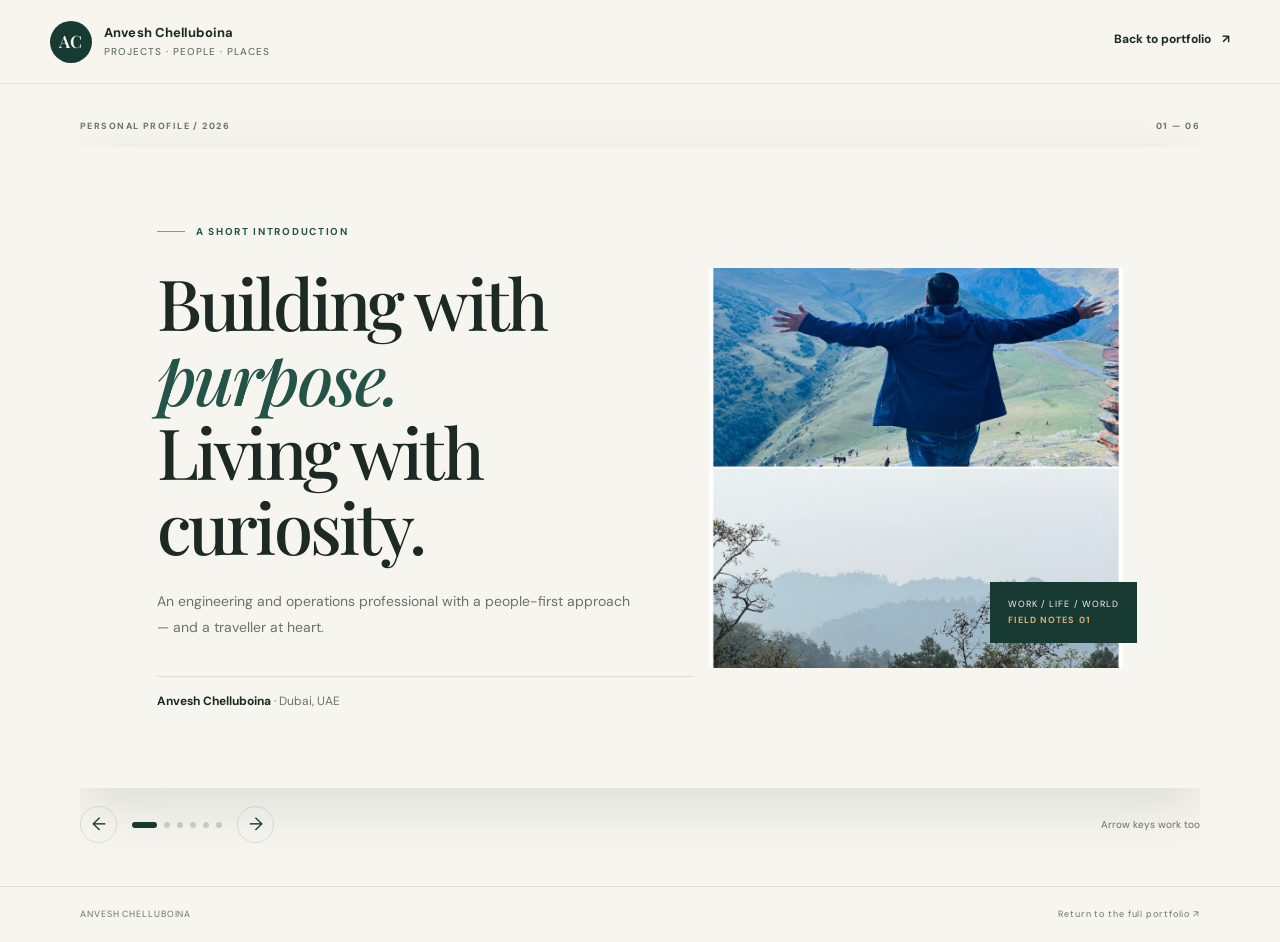
==== slides.html @ 0ffa66a1 "update teh css, js, add calendy for booking" ====
<!doctype html>
<html lang="en">
<head>
  <meta charset="utf-8"><meta name="viewport" content="width=device-width, initial-scale=1">
  <meta name="theme-color" content="#173b32"><title>Anvesh Chelluboina — Profile Slides</title>
  <meta name="description" content="A short visual introduction to Anvesh Chelluboina, engineering and operations professional based in Dubai.">
  <link rel="preconnect" href="https://fonts.googleapis.com"><link rel="preconnect" href="https://fonts.gstatic.com" crossorigin>
  <link href="https://fonts.googleapis.com/css2?family=DM+Sans:wght@400;500;600;700&family=Playfair+Display:wght@500;600;700&display=swap" rel="stylesheet">
  <link rel="stylesheet" href="flapboard.css"><script src="flapboard.js" defer></script>
</head>
<body class="slides-page">
  <header class="site-header slides-header"><a class="brand" href="index.html"><span class="brand-mark">AC</span><span>Anvesh Chelluboina<small>Projects · People · Places</small></span></a><a class="text-link" href="index.html">Back to portfolio <span>↗</span></a></header>
  <main class="deck-shell">
    <div class="deck-topline"><span>PERSONAL PROFILE / 2026</span><span id="slide-number">01 — 06</span></div>
    <div class="slide-deck" id="slide-deck" tabindex="0" aria-label="Profile presentation. Use arrow keys to navigate.">
      <section class="profile-slide slide-cover is-current" data-slide="0" aria-hidden="false">
        <div class="slide-copy"><p class="eyebrow"><span class="eyebrow-line"></span> A short introduction</p><h1>Building with<br><em>purpose.</em><br>Living with curiosity.</h1><p class="slide-lead">An engineering and operations professional with a people-first approach — and a traveller at heart.</p><div class="slide-signature">Anvesh Chelluboina <span>· Dubai, UAE</span></div></div>
        <div class="slide-cover-art"><img src="assets/photos/travel-39.jpg" alt="Mountain landscape from a travel journey"><div class="slide-art-note">WORK / LIFE / WORLD<br><b>FIELD NOTES 01</b></div></div>
      </section>
      <section class="profile-slide" data-slide="1" aria-hidden="true"><div class="slide-number-big">01</div><div class="slide-content"><p class="eyebrow">My background</p><h2>Experience that<br><em>keeps things moving.</em></h2><p class="slide-lead">My career has taken me through engineering, technical service and operations roles across India and the Gulf. I enjoy bringing people, priorities and practical solutions together.</p><div class="slide-stat-row"><div><b>12+</b><span>Years of experience</span></div><div><b>UAE</b><span>Current base</span></div><div><b>Ops</b><span>Delivery mindset</span></div></div></div></section>
      <section class="profile-slide" data-slide="2" aria-hidden="true"><div class="slide-number-big">02</div><div class="slide-content"><p class="eyebrow">What I bring</p><h2>Clear thinking.<br><em>Consistent delivery.</em></h2><div class="slide-pill-grid"><div><span>01</span><b>Project coordination</b><small>People, timelines and follow-through</small></div><div><span>02</span><b>Engineering operations</b><small>Technical service and maintenance</small></div><div><span>03</span><b>Process improvement</b><small>Better ways of working</small></div><div><span>04</span><b>Stakeholder communication</b><small>Clarity, trust and teamwork</small></div></div></div></section>
      <section class="profile-slide" data-slide="3" aria-hidden="true"><div class="slide-number-big">03</div><div class="slide-content"><p class="eyebrow">Learning journey</p><h2>Growing through<br><em>learning and practice.</em></h2><div class="education-card"><span class="education-mark">MSc</span><div><b>MSc Project Management</b><span>Arden University, United Kingdom</span><small>Merit</small></div></div><p class="slide-lead">I value learning that can be applied — from planning and leadership to communication, delivery and continuous improvement.</p></div></section>
      <section class="profile-slide" data-slide="4" aria-hidden="true"><div class="slide-number-big">04</div><div class="slide-content"><p class="eyebrow">Beyond the desk</p><h2>The world is<br><em>my open notebook.</em></h2><p class="slide-lead">I love low-budget, independent travel: new streets, train stations, mountains, local culture and the people you meet along the way.</p><div class="slide-travel-strip"><img src="assets/photos/travel-12.jpg" alt="Eiffel Tower"><img src="assets/photos/travel-43.jpg" alt="A railway station"><img src="assets/photos/travel-25.jpg" alt="Mountain scenery"><img src="assets/photos/travel-37.jpg" alt="A cultural landmark"></div><div class="slide-stat-row"><div><b>24</b><span>Countries explored</span></div><div><b>Low</b><span>Budget, high curiosity</span></div></div></div></section>
      <section class="profile-slide slide-end" data-slide="5" aria-hidden="true"><div class="slide-end-mark">AC</div><div class="slide-content"><p class="eyebrow">Keep in touch</p><h2>Good things start<br><em>with a conversation.</em></h2><p class="slide-lead">For professional connections, collaboration or a friendly exchange of ideas.</p><a class="button button-light" href="mailto:saianveshmech@gmail.com">saianveshmech@gmail.com ↗</a><div class="slide-contact-links"><a href="https://www.linkedin.com/in/anveshchelluboina/" target="_blank" rel="noreferrer">LinkedIn ↗</a><a href="index.html#journal">Browse travel photos ↗</a></div></div></section>
    </div>
    <div class="deck-controls"><button class="deck-arrow" id="prev-slide" type="button" aria-label="Previous slide">←</button><div class="deck-dots" id="deck-dots" aria-label="Choose slide"></div><button class="deck-arrow" id="next-slide" type="button" aria-label="Next slide">→</button><span class="deck-hint">Arrow keys work too</span></div>
  </main>
  <footer class="slides-footer"><span>ANVESH CHELLUBOINA</span><a href="index.html">Return to the full portfolio ↗</a></footer>
</body>
</html>
---- flapboard.css ----
/* Anvesh Chelluboina portfolio — warm paper, forest green, quiet brass */
:root{--paper:#f7f5ef;--paper-deep:#eeece3;--ink:#1c2924;--muted:#69736c;--green:#173b32;--green-2:#245447;--sage:#d9e2d7;--brass:#b58d52;--line:#dcded5;--white:#fffefa;--serif:"Playfair Display",Georgia,serif;--sans:"DM Sans",Arial,sans-serif;--radius:5px;--shadow:0 18px 55px rgba(23,59,50,.12);--ease:cubic-bezier(.22,1,.36,1)}
*{box-sizing:border-box}html{scroll-behavior:smooth;scroll-padding-top:90px}body{margin:0;background:var(--paper);color:var(--ink);font-family:var(--sans);font-size:15px;line-height:1.65;-webkit-font-smoothing:antialiased}img{display:block;max-width:100%}a{color:inherit;text-decoration:none}button{font:inherit}.section-wrap{width:min(1180px,calc(100% - 64px));margin-inline:auto}.site-header{height:84px;padding:0 max(32px,calc((100vw - 1180px)/2));display:flex;align-items:center;justify-content:space-between;gap:30px;background:rgba(247,245,239,.94);border-bottom:1px solid rgba(220,222,213,.7);position:sticky;top:0;z-index:20;backdrop-filter:blur(16px)}.brand{display:flex;align-items:center;gap:12px;font-size:13px;font-weight:700;letter-spacing:.01em;line-height:1.3}.brand-mark{display:grid;place-items:center;width:42px;height:42px;background:var(--green);color:var(--paper);font-family:var(--serif);font-size:17px;font-weight:600;border-radius:50%}.brand small{display:block;margin-top:4px;color:var(--muted);font-size:10px;font-weight:500;letter-spacing:.1em;text-transform:uppercase}.main-nav{display:flex;align-items:center;gap:34px;font-size:12px;font-weight:600}.main-nav a:not(.nav-cta){color:#58635c}.main-nav a:hover,.text-link:hover,.card-link:hover{color:var(--brass)}.nav-cta{background:var(--green);color:var(--white);padding:12px 17px;border-radius:3px}.nav-cta span{padding-left:10px}.menu-toggle{display:none}
.hero{min-height:620px;display:grid;grid-template-columns:1fr .88fr;align-items:center;gap:60px;padding-top:70px;padding-bottom:76px}.eyebrow,.section-label{font-size:10px;letter-spacing:.17em;text-transform:uppercase;font-weight:700;color:var(--green-2)}.eyebrow{display:flex;align-items:center;gap:11px;margin:0 0 25px}.eyebrow-line{width:28px;height:1px;background:var(--brass)}h1,h2,h3,p{margin-top:0}h1,h2{font-family:var(--serif);font-weight:500;letter-spacing:-.04em;line-height:1.06}h1{font-size:clamp(52px,6.5vw,82px);margin-bottom:24px}h1 em,h2 em{color:var(--green-2);font-weight:500}.hero-intro{max-width:510px;color:#59645d;font-size:16px;line-height:1.9}.hero-actions{display:flex;align-items:center;gap:26px;margin-top:30px}.button{display:inline-flex;align-items:center;gap:20px;padding:14px 19px;border-radius:3px;font-size:12px;font-weight:700;transition:transform .2s,background .2s}.button:hover{transform:translateY(-2px)}.button-dark{background:var(--green);color:var(--white)}.button-dark:hover{background:var(--green-2)}.button-light{background:var(--paper);color:var(--green)}.text-link{font-size:12px;font-weight:700;border-bottom:1px solid var(--brass);padding-bottom:4px}.text-link span{padding-left:8px}.hero-facts{display:flex;gap:30px;margin-top:47px;padding-top:22px;border-top:1px solid var(--line)}.hero-facts div{display:flex;flex-direction:column;gap:3px}.hero-facts strong{font-family:var(--serif);font-size:25px;font-weight:500;color:var(--green)}.hero-facts span{font-size:10px;line-height:1.5;color:var(--muted);max-width:120px}.hero-art{height:470px;position:relative;max-width:500px;width:100%;justify-self:end}.hero-photo{position:absolute;overflow:hidden;background:var(--sage)}.hero-photo img{width:100%;height:100%;object-fit:cover;transition:transform .7s}.hero-photo:hover img{transform:scale(1.04)}.hero-photo-main{inset:0 40px 20px 75px}.hero-photo-small{width:42%;height:39%;left:0;bottom:0;border:8px solid var(--paper);box-shadow:var(--shadow)}.hero-note{position:absolute;left:8px;top:26px;display:flex;align-items:center;gap:10px;padding:13px;background:var(--white);box-shadow:var(--shadow);font-family:var(--serif);font-size:13px;line-height:1.3}.note-star{font-size:25px;color:var(--brass)}.hero-stamp{position:absolute;right:0;top:35px;background:var(--green);color:var(--paper);padding:14px 16px;font-size:10px;line-height:1.4;letter-spacing:.12em;transform:rotate(4deg)}.hero-stamp span{color:#cbb28a;font-size:8px}.ticker{overflow:hidden;background:var(--green);color:#f6f2e8;padding:17px 0}.ticker-track{display:flex;align-items:center;width:max-content;white-space:nowrap;font-size:10px;letter-spacing:.16em;text-transform:uppercase;animation:ticker var(--ticker-duration,45s) linear infinite}
.ticker-track>*{padding-right:32px}
.ticker:hover .ticker-track{animation-play-state:paused}.ticker i{font-style:normal;color:#c4a16b;font-size:15px}
.about-section{padding-top:112px;padding-bottom:108px}.section-label{display:flex;align-items:center;gap:13px;margin-bottom:25px}.section-label span{color:var(--brass);font-family:var(--serif);font-size:16px;letter-spacing:0}.about-grid{display:grid;grid-template-columns:1fr 1fr;gap:70px}.about-grid h2,.section-heading h2,.journal-top h2{font-size:clamp(37px,4.5vw,55px);margin-bottom:0}.about-copy{color:#5b665f;font-size:14px;line-height:1.9}.about-copy p{margin-bottom:16px}.about-copy .text-link{display:inline-block;margin-top:9px;color:var(--green)}.credential-strip{margin-top:65px;display:grid;grid-template-columns:repeat(3,1fr);border-top:1px solid var(--line);border-bottom:1px solid var(--line)}.credential-strip>div{padding:24px 24px 24px 0;display:flex;flex-direction:column;gap:5px}.credential-strip>div+div{border-left:1px solid var(--line);padding-left:25px}.mini-label{font-size:9px;letter-spacing:.16em;text-transform:uppercase;color:var(--brass);font-weight:700}.credential-strip strong{font-family:var(--serif);font-size:18px;font-weight:500}.credential-strip small{font-size:11px;color:var(--muted)}
.work-section{background:var(--paper-deep);padding:95px 0 105px}.section-heading{display:flex;align-items:end;justify-content:space-between;gap:45px;margin-bottom:38px}.section-heading h2{font-size:clamp(36px,4.5vw,53px)}.section-heading>p{max-width:360px;color:var(--muted);font-size:13px;line-height:1.8;margin-bottom:4px}.service-grid{display:grid;grid-template-columns:1.15fr 1fr 1fr;gap:14px}.service-card{position:relative;min-height:340px;padding:29px;background:var(--white);border:1px solid #e7e5dc;display:flex;flex-direction:column;align-items:flex-start}.service-featured{background:var(--green);color:var(--paper)}.card-index{font-size:9px;letter-spacing:.16em;color:var(--brass);font-weight:700}.service-icon{margin:25px 0 15px;width:38px;height:38px;border:1px solid currentColor;display:grid;place-items:center;border-radius:50%;font-size:20px;color:var(--brass)}.service-card h3{font-family:var(--serif);font-weight:500;font-size:25px;line-height:1.2;margin-bottom:13px}.service-card p{font-size:12px;line-height:1.85;color:var(--muted);margin-bottom:16px}.service-featured p{color:#d0d8d0}.service-card ul{list-style:none;padding:0;margin:0 0 10px;font-size:11px;color:#d0d8d0}.service-card li{margin:7px 0}.service-card li:before{content:"—";color:var(--brass);padding-right:8px}.card-link{font-size:11px;font-weight:700;margin-top:auto;padding-top:12px;border-bottom:1px solid var(--brass);padding-bottom:4px}.card-link span{padding-left:8px}
.journal-section{padding-top:112px;padding-bottom:115px}.journal-top{display:grid;grid-template-columns:1fr .75fr;gap:70px;align-items:end}.journal-top h2{font-size:clamp(44px,5.5vw,65px)}.journal-intro{color:var(--muted);font-size:13px;line-height:1.9}.journal-intro p{margin-bottom:20px}.photo-count{display:inline-flex;align-items:center;gap:10px;border-top:1px solid var(--line);padding-top:13px;font-size:10px;letter-spacing:.08em;text-transform:uppercase}.photo-count b{font-family:var(--serif);font-size:23px;color:var(--green);font-weight:500;letter-spacing:0}.gallery-controls{display:flex;flex-wrap:wrap;gap:8px;margin:37px 0 22px}.filter-chip{background:transparent;border:1px solid var(--line);border-radius:99px;padding:9px 14px;font-size:10px;font-weight:600;color:var(--muted);cursor:pointer;transition:.2s}.filter-chip span{margin-left:7px;color:var(--brass)}.filter-chip:hover,.filter-chip.is-active{background:var(--green);border-color:var(--green);color:var(--paper)}.filter-chip.is-active span{color:#d6b77e}.photo-grid{display:grid;grid-template-columns:repeat(4,minmax(0,1fr));gap:12px}.photo-card{padding:0;border:0;background:var(--paper-deep);position:relative;overflow:hidden;cursor:zoom-in;min-height:180px;aspect-ratio:4/5;text-align:left;color:var(--white)}.photo-card img{width:100%;height:100%;object-fit:cover;position:absolute;inset:0;opacity:0;transition:transform .5s,filter .3s,opacity .6s}
.photo-card img.is-loaded{opacity:1}.photo-card:hover img{transform:scale(1.05);filter:brightness(.82)}.photo-card:after{content:"";position:absolute;inset:40% 0 0;background:linear-gradient(transparent,rgba(10,24,18,.72));pointer-events:none}.photo-card-caption{position:absolute;z-index:1;left:13px;right:13px;bottom:12px;display:flex;justify-content:space-between;align-items:end;gap:8px;font-size:10px;letter-spacing:.04em}.photo-card-caption small{font-size:9px;opacity:.8}.photo-card-caption b{font-size:17px;font-family:var(--serif);font-weight:500}.photo-card[hidden]{display:none}.gallery-bottom{display:flex;align-items:center;justify-content:space-between;gap:20px;margin-top:25px;color:var(--muted);font-size:11px}.gallery-bottom button{background:transparent;border:0;cursor:pointer;color:var(--green)}.gallery-bottom button:disabled{display:none}
.contact-section{background:var(--green);color:var(--paper);padding:90px 0}.contact-grid{display:grid;grid-template-columns:1fr .85fr;gap:90px;align-items:center}.contact-section .section-label{color:#d5b57e}.contact-section h2{font-size:clamp(43px,5vw,60px);margin-bottom:23px}.contact-section h2 em{color:#cbb28a}.contact-section p{max-width:420px;color:#c7d0c8;font-size:13px;line-height:1.9}.contact-card{border:1px solid rgba(255,255,255,.2);padding:30px}.contact-card .mini-label,.booking-head .mini-label{color:#d4b783}.contact-email{display:flex;justify-content:space-between;gap:15px;padding:18px 0;border-bottom:1px solid rgba(255,255,255,.22);font-family:var(--serif);font-size:clamp(17px,2.3vw,24px)}.contact-email span{color:#d4b783}.contact-links{display:flex;gap:25px;margin-top:20px;font-size:11px}.contact-links a:hover,.slides-footer a:hover{color:#d4b783}.contact-links span{color:#d4b783}.contact-card .small-note{margin:30px 0 0;font-size:10px}/* Booking calendar */
.booking-wrap{margin-top:84px;padding-top:58px;border-top:1px solid rgba(255,255,255,.16)}
.booking-head{display:flex;align-items:end;justify-content:space-between;gap:45px;margin-bottom:32px}
.booking-head h3{font-family:var(--serif);font-weight:500;font-size:clamp(32px,3.6vw,44px);line-height:1.08;letter-spacing:-.035em;margin:14px 0 0}
.booking-head h3 em{color:#cbb28a}
.contact-section .booking-head p{max-width:360px;margin:0 0 4px}
.booking{position:relative;background:var(--white);border-radius:var(--radius);overflow:hidden;box-shadow:0 30px 90px rgba(4,16,12,.35)}
.calendly-inline-widget{min-width:320px;height:700px}
.booking-fallback{position:absolute;inset:0;display:flex;flex-direction:column;align-items:center;justify-content:center;gap:22px;padding:30px;text-align:center;background:var(--white);transition:opacity .6s var(--ease),visibility 0s linear .6s}
.booking-fallback:before{content:"";width:min(294px,76%);aspect-ratio:7/5;background:radial-gradient(circle closest-side,var(--sage) 58%,transparent 63%) 0 0/calc(100% / 7) 20%;-webkit-mask:linear-gradient(105deg,#000 40%,rgba(0,0,0,.3) 50%,#000 60%) 100% 0/300% 100%;mask:linear-gradient(105deg,#000 40%,rgba(0,0,0,.3) 50%,#000 60%) 100% 0/300% 100%;animation:shimmer 1.8s ease-in-out infinite}
.contact-section .booking-fallback p{margin:0;color:var(--muted);font-size:13px}
.booking.is-loaded .booking-fallback{opacity:0;visibility:hidden}
.site-footer{display:flex;align-items:center;justify-content:space-between;gap:20px;padding:24px max(32px,calc((100vw - 1180px)/2));font-size:10px;color:var(--muted)}.footer-brand .brand-mark{width:35px;height:35px;font-size:14px}.footer-brand{font-size:11px}.footer-brand small{font-size:8px}.back-top{color:var(--green);font-weight:700}
.lightbox{position:fixed;inset:0;z-index:100;background:rgba(10,19,15,.94);display:flex;align-items:center;justify-content:center;padding:50px 70px;opacity:0;visibility:hidden;transition:opacity .4s var(--ease),visibility 0s linear .4s}.lightbox.is-open{opacity:1;visibility:visible;transition:opacity .4s var(--ease),visibility 0s}.lightbox figure{margin:0;max-width:min(1000px,80vw);max-height:86vh;display:flex;flex-direction:column;align-items:center}.lightbox figure img{max-height:77vh;max-width:100%;object-fit:contain;box-shadow:0 20px 80px rgba(0,0,0,.25)}.lightbox figcaption{width:100%;display:flex;justify-content:space-between;gap:20px;color:#e8e8df;font-size:11px;padding-top:13px}.lightbox-close,.lightbox-nav{position:absolute;background:transparent;border:1px solid rgba(255,255,255,.4);color:white;border-radius:50%;width:42px;height:42px;cursor:pointer;font-size:22px;display:grid;place-items:center}.lightbox-close{top:22px;right:24px;font-size:28px}.lightbox-nav{top:50%;transform:translateY(-50%)}.lightbox-prev{left:20px}.lightbox-next{right:20px}.lightbox-close:hover,.lightbox-nav:hover{background:white;color:var(--green)}
/* Profile slide deck */
.slides-page{min-height:100vh;background:var(--paper)}.slides-header{position:relative}.slides-header>.text-link{border:0}.deck-shell{width:min(1120px,calc(100% - 50px));margin:35px auto 25px}.deck-topline{display:flex;justify-content:space-between;font-size:9px;font-weight:700;letter-spacing:.16em;color:var(--muted);padding:0 0 13px}.slide-deck{position:relative;background:var(--white);box-shadow:var(--shadow);min-height:560px;overflow:hidden;outline:none}.profile-slide{position:absolute;inset:0;display:grid;grid-template-columns:1fr 1fr;align-items:center;padding:clamp(35px,6vw,78px);opacity:0;visibility:hidden;transform:translateX(24px);transition:opacity .35s,transform .35s,visibility .35s;min-height:560px}.profile-slide.is-current{position:relative;opacity:1;visibility:visible;transform:translateX(0)}.slide-cover{grid-template-columns:1fr .8fr;background:var(--paper)}.slide-copy{position:relative;z-index:2}.slide-copy h1{font-size:clamp(44px,5.5vw,72px)}.slide-lead{font-size:14px;line-height:1.9;color:var(--muted);max-width:480px}.slide-signature{margin-top:35px;padding-top:15px;border-top:1px solid var(--line);font-size:12px;font-weight:700}.slide-signature span{color:var(--muted);font-weight:400}.slide-cover-art{height:400px;position:relative;margin-left:15px}.slide-cover-art img{width:100%;height:100%;object-fit:cover}.slide-art-note{position:absolute;right:-14px;bottom:25px;background:var(--green);color:var(--paper);padding:14px 18px;font-size:9px;letter-spacing:.12em;line-height:1.8}.slide-art-note b{color:#d3b17a}.slide-number-big{font-family:var(--serif);font-size:clamp(100px,18vw,220px);color:#e6e8df;line-height:1;align-self:start}.slide-content{grid-column:1/-1;max-width:790px;margin:auto;width:100%;position:relative}.profile-slide:not(.slide-cover) .slide-content{grid-column:1/-1}.slide-content h2{font-size:clamp(40px,5.2vw,65px);margin:0 0 24px}.slide-stat-row{display:flex;gap:50px;margin-top:35px;padding-top:20px;border-top:1px solid var(--line)}.slide-stat-row div{display:flex;flex-direction:column}.slide-stat-row b{font-family:var(--serif);font-size:30px;color:var(--green);font-weight:500}.slide-stat-row span{font-size:10px;color:var(--muted)}.slide-pill-grid{display:grid;grid-template-columns:repeat(2,1fr);gap:12px;margin-top:28px}.slide-pill-grid>div{padding:17px 19px;border:1px solid var(--line);display:grid;grid-template-columns:30px 1fr;column-gap:10px}.slide-pill-grid span{grid-row:span 2;color:var(--brass);font-size:10px}.slide-pill-grid b{font-family:var(--serif);font-size:18px;font-weight:500}.slide-pill-grid small{font-size:10px;color:var(--muted)}.education-card{display:flex;align-items:center;gap:20px;margin:30px 0;padding:22px;border:1px solid var(--line);max-width:560px}.education-mark{display:grid;place-items:center;background:var(--green);color:var(--paper);font-family:var(--serif);font-size:20px;width:60px;height:60px;flex-shrink:0}.education-card div{display:flex;flex-direction:column;gap:3px}.education-card b{font-family:var(--serif);font-size:20px;font-weight:500}.education-card span,.education-card small{font-size:11px;color:var(--muted)}.education-card small{color:var(--brass);font-weight:700}.slide-travel-strip{display:grid;grid-template-columns:repeat(4,1fr);gap:8px;margin:24px 0 0}.slide-travel-strip img{height:120px;width:100%;object-fit:cover}.slide-end{background:var(--green);color:var(--paper);grid-template-columns:150px 1fr}.slide-end .slide-content{grid-column:2}.slide-end .slide-number-big{display:none}.slide-end h2 em{color:#d1b27e}.slide-end .slide-lead{color:#c9d2ca}.slide-end-mark{position:absolute;top:50px;left:55px;font-family:var(--serif);font-size:23px;color:#d1b27e;border:1px solid rgba(255,255,255,.3);width:55px;height:55px;display:grid;place-items:center;border-radius:50%}.slide-contact-links{display:flex;gap:25px;margin-top:25px;font-size:11px}.slide-contact-links a{border-bottom:1px solid #c6a76f;padding-bottom:3px}.deck-controls{display:flex;align-items:center;gap:15px;padding:18px 0}.deck-arrow{width:37px;height:37px;border:1px solid var(--line);background:transparent;color:var(--green);border-radius:50%;cursor:pointer;font-size:18px}.deck-arrow:hover{background:var(--green);color:white}.deck-dots{display:flex;align-items:center;gap:7px}.deck-dot{height:6px;width:6px;padding:0;border:0;border-radius:99px;background:#cbd0c8;cursor:pointer;transition:width .2s,background .2s}.deck-dot.is-active{width:25px;background:var(--green)}.deck-hint{margin-left:auto;color:var(--muted);font-size:10px}.slides-footer{display:flex;justify-content:space-between;padding:20px max(25px,calc((100vw - 1120px)/2));font-size:9px;letter-spacing:.1em;color:var(--muted);border-top:1px solid var(--line)}
/* Motion */
@keyframes rise{from{opacity:0;transform:translateY(26px)}}
@keyframes line-up{from{transform:translateY(110%)}}
@keyframes unveil{from{clip-path:inset(100% 0 0 0)}to{clip-path:inset(0 0 0 0)}}
@keyframes settle{from{transform:scale(1.16)}}
@keyframes grow{from{transform:scaleX(0)}}
@keyframes pop{from{opacity:0;transform:translateY(14px) scale(.9)}}
@keyframes float{50%{transform:translateY(-7px)}}
@keyframes stamp{from{opacity:0;transform:scale(1.7) rotate(-14deg)}to{opacity:1;transform:scale(1) rotate(4deg)}}
@keyframes ticker{to{transform:translateX(-50%)}}
@keyframes card-in{from{opacity:0;transform:translateY(18px) scale(.97)}}
@keyframes swap{from{opacity:0;transform:translateX(calc(var(--dir,0) * 34px)) scale(.98)}}
@keyframes drop{from{opacity:0;transform:translateY(-8px)}}
@keyframes shimmer{to{-webkit-mask-position:0 0;mask-position:0 0}}
@keyframes progress{to{transform:scaleX(1)}}

/* Staggered entrances: hero copy on load, slide content when a slide becomes current, mobile menu links */
.hero-copy>*,.profile-slide.is-current .slide-copy>*,.profile-slide.is-current .slide-content>*{animation:rise .9s var(--ease) calc(var(--n,0) * 90ms + 120ms) backwards}
:is(.hero-copy,.slide-copy,.slide-content,.main-nav)>:nth-child(2){--n:1}
:is(.hero-copy,.slide-copy,.slide-content,.main-nav)>:nth-child(3){--n:2}
:is(.hero-copy,.slide-copy,.slide-content,.main-nav)>:nth-child(4){--n:3}
:is(.hero-copy,.slide-copy,.slide-content,.main-nav)>:nth-child(5){--n:4}
:is(.hero-copy,.slide-copy,.slide-content,.main-nav)>:nth-child(n+6){--n:5}
main{overflow-x:clip}
.hero h1{display:flex;flex-direction:column;animation:none}
.hero h1 .line{display:block;overflow:hidden;padding:.12em .1em .16em 0;margin:-.12em 0 -.16em}
.hero h1 .line>*{display:inline-block;animation:line-up 1.1s var(--ease) .2s backwards}
.hero h1 .line+.line>*{animation-delay:.32s}
.hero .eyebrow-line{transform-origin:left;animation:grow 1.1s var(--ease) .35s backwards}
.hero-photo-main{animation:unveil 1.3s var(--ease) .1s backwards}
.hero-photo-main img{animation:settle 1.9s var(--ease) .1s backwards}
.hero-photo-small{animation:rise 1s var(--ease) .7s backwards}
.hero-note{animation:pop .8s var(--ease) .95s backwards,float 6s ease-in-out 1.9s infinite}
.hero-stamp{animation:stamp .75s cubic-bezier(.3,1.4,.5,1) 1.1s backwards}
.profile-slide.is-current .slide-cover-art img{animation:unveil 1.2s var(--ease) .15s backwards}
.profile-slide.is-current .slide-art-note{animation:pop .7s var(--ease) .8s backwards}
.profile-slide.is-current .slide-number-big{animation:rise 1.1s var(--ease) backwards}

/* Scroll reveal: elements marked .reveal (stagger with style="--i:n") rise in as they enter the viewport */
.js .reveal:not(.is-visible){opacity:0}
.reveal.is-visible{animation:rise 1s var(--ease) calc(var(--i,0) * 110ms) backwards}
.reveal-group:not(.is-visible)>*{animation-play-state:paused}
.photo-card{animation:card-in .7s var(--ease) calc(var(--i,0) * 45ms) backwards}

/* Header: shadow once scrolled, brass reading-progress line where supported */
.site-header{transition:box-shadow .4s var(--ease),background-color .4s}
.site-header.is-scrolled{background:rgba(247,245,239,.97);box-shadow:0 12px 34px rgba(23,59,50,.08)}
@supports (animation-timeline:scroll()){.site-header:not(.slides-header):after{content:"";position:absolute;left:0;right:0;bottom:-1px;height:2px;background:var(--brass);transform:scaleX(0);transform-origin:left;animation:progress auto linear both;animation-timeline:scroll(root)}}

/* Hover details */
.main-nav a:not(.nav-cta){position:relative;transition:color .3s}
.main-nav a:not(.nav-cta):after{content:"";position:absolute;left:0;right:0;bottom:-6px;height:1px;background:var(--brass);transform:scaleX(0);transform-origin:right;transition:transform .45s var(--ease)}
.main-nav a:not(.nav-cta):hover:after{transform:scaleX(1);transform-origin:left}
.nav-cta{transition:background-color .3s}
.nav-cta:hover{background:var(--green-2)}
.button span,.text-link span,.card-link span,.nav-cta span,.contact-email span,.contact-links span{display:inline-block;transition:transform .35s var(--ease)}
.button:hover span,.text-link:hover span,.card-link:hover span,.nav-cta:hover span,.contact-email:hover span,.contact-links a:hover span{transform:translateX(4px)}
.service-card{transition:transform .5s var(--ease),box-shadow .5s var(--ease)}
.service-card:before{content:"";position:absolute;left:-1px;right:-1px;top:-1px;height:2px;background:var(--brass);transform:scaleX(0);transform-origin:left;transition:transform .6s var(--ease)}
.service-card:hover{transform:translateY(-6px);box-shadow:var(--shadow)}
.service-card:hover:before{transform:scaleX(1)}
.service-icon{transition:transform .6s var(--ease),background-color .3s,color .3s,border-color .3s}
.service-card:hover .service-icon{transform:rotate(-12deg) scale(1.08);background:var(--brass);border-color:var(--brass);color:var(--white)}
.filter-chip:active{transform:scale(.96)}
.photo-card-caption{transition:transform .5s var(--ease)}
.photo-card:hover .photo-card-caption{transform:translateY(-4px)}
.lightbox figure{transform:translateY(14px) scale(.97);transition:transform .55s var(--ease)}
.lightbox.is-open figure{transform:none}
.lightbox figure img.is-swapping{animation:swap .55s var(--ease)}
.lightbox-close,.lightbox-nav{transition:background-color .25s,color .25s}

@media(min-width:1400px){.hero{min-height:700px}.hero-art{height:520px}}
@media(max-width:900px){.section-wrap{width:calc(100% - 44px)}.site-header{padding-inline:22px}.hero{gap:30px;min-height:0;padding-top:55px}.hero-art{height:400px}.hero-facts{gap:18px}.about-grid{gap:35px}.service-grid{grid-template-columns:1fr 1fr}.service-featured{grid-column:1/-1;min-height:290px}.photo-grid{grid-template-columns:repeat(3,minmax(0,1fr))}.journal-top{gap:35px}.contact-grid{gap:40px}
.calendly-inline-widget{height:990px}.profile-slide{padding:40px}.slide-cover-art{height:340px}.slide-deck,.profile-slide{min-height:520px}}
@media(max-width:640px){html{scroll-padding-top:75px}.site-header{height:72px}.brand{font-size:12px}.brand-mark{width:37px;height:37px}.menu-toggle{display:flex;flex-direction:column;gap:5px;background:transparent;border:0;padding:10px;cursor:pointer}.menu-toggle span{height:1px;width:22px;background:var(--green);transition:transform .4s var(--ease)}
.menu-toggle[aria-expanded="true"] span:first-child{transform:translateY(3px) rotate(45deg)}
.menu-toggle[aria-expanded="true"] span:last-child{transform:translateY(-3px) rotate(-45deg)}.main-nav{visibility:hidden;opacity:0;transform:translateY(-10px);transition:opacity .3s var(--ease),transform .45s var(--ease),visibility 0s linear .45s;position:absolute;top:71px;left:0;right:0;padding:18px 22px 24px;background:var(--paper);border-bottom:1px solid var(--line);flex-direction:column;align-items:stretch;gap:17px}.main-nav.is-open{visibility:visible;opacity:1;transform:none;transition:opacity .3s var(--ease),transform .45s var(--ease),visibility 0s}
.main-nav.is-open a{animation:drop .5s var(--ease) calc(var(--n,0) * 50ms + 60ms) backwards}
.main-nav a:not(.nav-cta):after{display:none}.nav-cta{text-align:center}.hero{grid-template-columns:1fr;padding-top:49px;padding-bottom:50px;gap:35px}.hero h1{font-size:clamp(48px,13vw,70px)}.hero-intro{font-size:14px}.hero-facts{gap:17px;margin-top:31px}.hero-facts strong{font-size:22px}.hero-facts span{font-size:9px;max-width:100px}.hero-art{justify-self:center;height:330px;max-width:420px;width:100%}.hero-photo-main{inset:0 22px 15px 48px}.hero-photo-small{width:40%;height:40%;border-width:5px}.hero-note{font-size:11px;top:15px;left:0;padding:10px}.hero-stamp{top:20px;padding:10px;font-size:8px}.booking-wrap{margin-top:56px;padding-top:44px}
.booking-head{display:block;margin-bottom:24px}
.calendly-inline-widget{height:960px}
.contact-section .booking-head p{margin-top:14px}.about-section,.journal-section{padding-top:72px;padding-bottom:75px}.about-grid,.journal-top{grid-template-columns:1fr;gap:22px}.about-grid h2,.section-heading h2{font-size:39px}.credential-strip{grid-template-columns:1fr;margin-top:35px}.credential-strip>div,.credential-strip>div+div{border-left:0;border-bottom:1px solid var(--line);padding:17px 0}.credential-strip>div:last-child{border-bottom:0}.work-section{padding:70px 0}.section-heading{display:block}.section-heading>p{margin-top:18px}.service-grid{grid-template-columns:1fr}.service-featured{grid-column:auto}.service-card{min-height:0;padding:25px}.service-icon{margin:20px 0 12px}.journal-top h2{font-size:48px}.journal-intro{max-width:500px}.gallery-controls{gap:7px;margin-top:25px}.filter-chip{padding:8px 11px;font-size:9px}.photo-grid{grid-template-columns:repeat(2,minmax(0,1fr));gap:8px}.photo-card{min-height:130px;aspect-ratio:3/4}.photo-card-caption{left:9px;right:9px;bottom:8px}.photo-card-caption b{font-size:14px}.photo-card-caption small{font-size:8px}.gallery-bottom{align-items:flex-start;flex-direction:column;gap:8px}.contact-section{padding:65px 0}.contact-grid{grid-template-columns:1fr;gap:25px}.contact-section h2{font-size:46px}.contact-card{padding:22px}.contact-email{font-size:17px;overflow-wrap:anywhere}.site-footer{padding:20px 22px;flex-wrap:wrap}.site-footer>span{order:3;width:100%}.lightbox{padding:50px 12px}.lightbox figure{max-width:100%;max-height:85vh}.lightbox figure img{max-height:72vh}.lightbox-nav{width:35px;height:35px;background:rgba(0,0,0,.3)}.lightbox-prev{left:7px}.lightbox-next{right:7px}.lightbox-close{top:10px;right:10px}.deck-shell{width:calc(100% - 24px);margin-top:22px}.deck-topline{font-size:8px}.slide-deck,.profile-slide{min-height:630px}.profile-slide{padding:25px;grid-template-columns:1fr}.slide-cover{grid-template-columns:1fr;align-content:start;gap:20px}.slide-copy h1{font-size:49px;margin-bottom:16px}.slide-lead{font-size:12px}.slide-cover-art{height:220px;margin:0 8px 0 0}.slide-art-note{right:-8px;bottom:12px}.slide-signature{margin-top:18px}.slide-content h2{font-size:39px}.slide-number-big{position:absolute;top:8px;right:12px;font-size:110px}.slide-content{z-index:1}.slide-stat-row{gap:25px}.slide-stat-row b{font-size:25px}.slide-pill-grid{grid-template-columns:1fr;gap:8px}.slide-pill-grid>div{padding:11px 14px}.slide-pill-grid b{font-size:16px}.slide-travel-strip img{height:78px}.education-card{padding:14px;gap:13px}.education-card b{font-size:17px}.slide-end{grid-template-columns:1fr}.slide-end-mark{position:relative;top:auto;left:auto;margin-bottom:25px}.slide-end .slide-content{grid-column:1}.deck-hint{display:none}.slides-footer{padding-inline:16px;gap:15px;letter-spacing:.04em}}
@media print{.js .reveal:not(.is-visible),.photo-card img{opacity:1}*{animation:none!important}}

@media(prefers-reduced-motion:reduce){*,*::before,*::after{scroll-behavior:auto!important;transition:none!important;animation:none!important}}
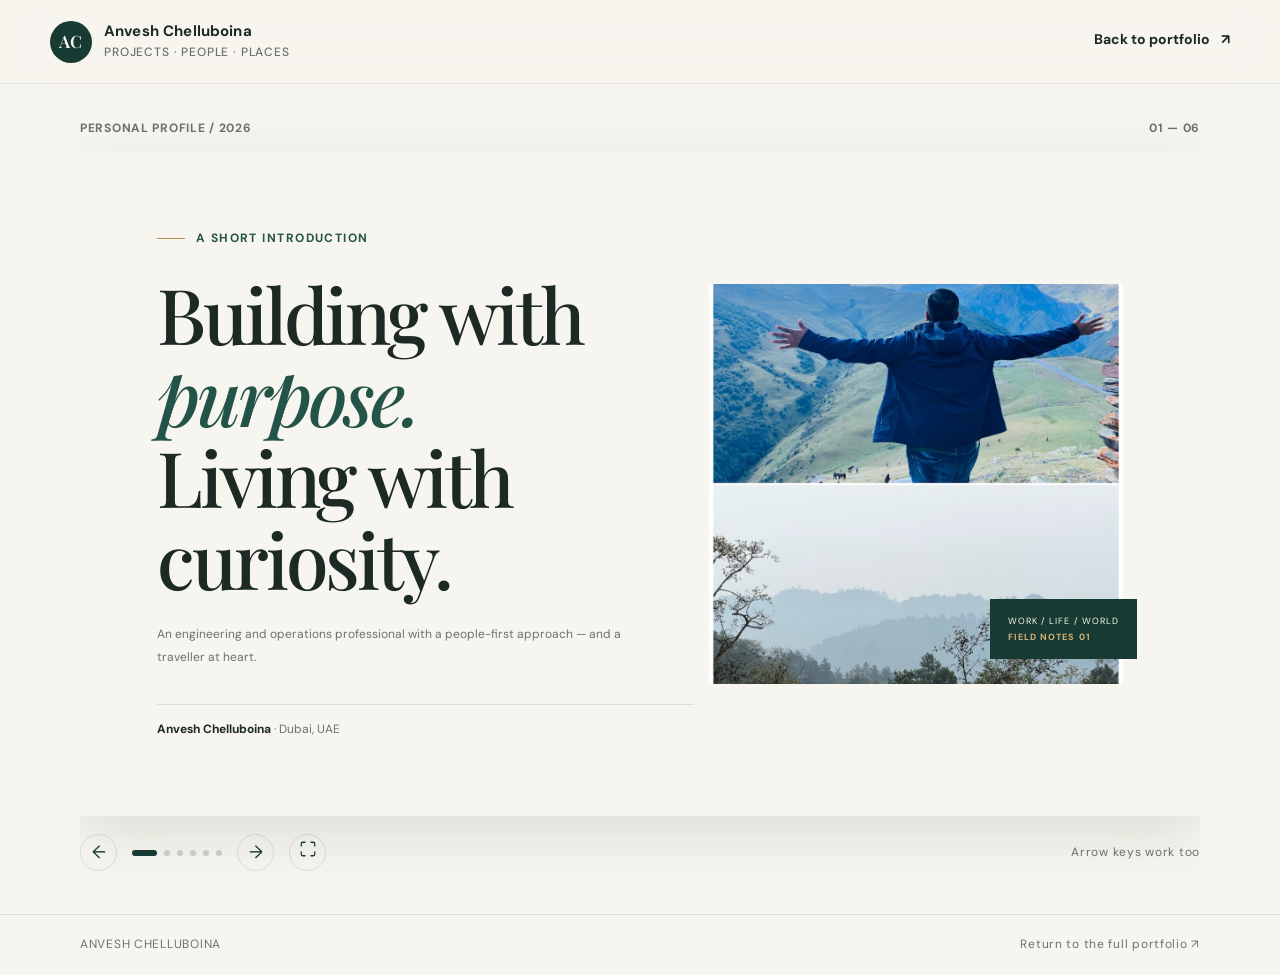
==== commit 3c1abbd3: "Enhance portfolio and add moderated reviews" ====
--- a/slides.html
+++ b/slides.html
@@ -23,7 +23,7 @@
       <section class="profile-slide" data-slide="4" aria-hidden="true"><div class="slide-number-big">04</div><div class="slide-content"><p class="eyebrow">Beyond the desk</p><h2>The world is<br><em>my open notebook.</em></h2><p class="slide-lead">I love low-budget, independent travel: new streets, train stations, mountains, local culture and the people you meet along the way.</p><div class="slide-travel-strip"><img src="assets/photos/travel-12.jpg" alt="Eiffel Tower"><img src="assets/photos/travel-43.jpg" alt="A railway station"><img src="assets/photos/travel-25.jpg" alt="Mountain scenery"><img src="assets/photos/travel-37.jpg" alt="A cultural landmark"></div><div class="slide-stat-row"><div><b>24</b><span>Countries explored</span></div><div><b>Low</b><span>Budget, high curiosity</span></div></div></div></section>
       <section class="profile-slide slide-end" data-slide="5" aria-hidden="true"><div class="slide-end-mark">AC</div><div class="slide-content"><p class="eyebrow">Keep in touch</p><h2>Good things start<br><em>with a conversation.</em></h2><p class="slide-lead">For professional connections, collaboration or a friendly exchange of ideas.</p><a class="button button-light" href="mailto:saianveshmech@gmail.com">saianveshmech@gmail.com ↗</a><div class="slide-contact-links"><a href="https://www.linkedin.com/in/anveshchelluboina/" target="_blank" rel="noreferrer">LinkedIn ↗</a><a href="index.html#journal">Browse travel photos ↗</a></div></div></section>
     </div>
-    <div class="deck-controls"><button class="deck-arrow" id="prev-slide" type="button" aria-label="Previous slide">←</button><div class="deck-dots" id="deck-dots" aria-label="Choose slide"></div><button class="deck-arrow" id="next-slide" type="button" aria-label="Next slide">→</button><span class="deck-hint">Arrow keys work too</span></div>
+    <div class="deck-controls"><button class="deck-arrow" id="prev-slide" type="button" aria-label="Previous slide">←</button><div class="deck-dots" id="deck-dots" aria-label="Choose slide"></div><button class="deck-arrow" id="next-slide" type="button" aria-label="Next slide">→</button><button class="deck-arrow" id="fullscreen-slide" type="button" aria-label="Enter fullscreen" aria-pressed="false"><svg viewBox="0 0 24 24" width="18" height="18" aria-hidden="true"><path d="M8 3H5a2 2 0 0 0-2 2v3m13-5h3a2 2 0 0 1 2 2v3M3 16v3a2 2 0 0 0 2 2h3m13-5v3a2 2 0 0 1-2 2h-3" fill="none" stroke="currentColor" stroke-width="1.7" stroke-linecap="round"/></svg></button><span class="deck-hint">Arrow keys work too</span></div>
   </main>
   <footer class="slides-footer"><span>ANVESH CHELLUBOINA</span><a href="index.html">Return to the full portfolio ↗</a></footer>
 </body>
--- a/flapboard.css
+++ b/flapboard.css
@@ -109,3 +109,132 @@
 @media print{.js .reveal:not(.is-visible),.photo-card img{opacity:1}*{animation:none!important}}
 
 @media(prefers-reduced-motion:reduce){*,*::before,*::after{scroll-behavior:auto!important;transition:none!important;animation:none!important}}
+.contact-links a{display:inline-flex;align-items:center;gap:6px}.contact-links .social-icon{width:14px;height:14px;flex:none}
+.service-icon svg{width:21px;height:21px;fill:none;stroke:currentColor;stroke-width:1.35;stroke-linecap:round;stroke-linejoin:round}
+
+/* Larger headings improve readability across the portfolio. */
+h1{font-size:clamp(58px,7vw,92px)}
+.about-grid h2,.section-heading h2{font-size:clamp(42px,5vw,60px)}
+.journal-top h2{font-size:clamp(48px,6vw,70px)}
+.contact-section h2{font-size:clamp(50px,5.5vw,66px)}
+.service-card h3{font-size:28px}
+.slide-copy h1{font-size:clamp(50px,6vw,78px)}
+.slide-content h2{font-size:clamp(46px,5.7vw,70px)}
+@media(max-width:640px){
+  .hero h1{font-size:clamp(50px,14vw,76px)}
+  .about-grid h2,.section-heading h2{font-size:42px}
+  .journal-top h2{font-size:51px}
+  .contact-section h2{font-size:49px}
+  .slide-copy h1{font-size:51px}
+  .slide-content h2{font-size:42px}
+}
+
+/* Bring compact labels, captions and supporting links up to a readable size. */
+.brand{font-size:15px}
+.brand small,.footer-brand small{font-size:12px;letter-spacing:.07em}
+.main-nav{font-size:14px}
+.eyebrow,.section-label{font-size:12px;letter-spacing:.12em}
+.button,.text-link{font-size:14px}
+.hero-facts span,.ticker-track,.hero-stamp{font-size:12px}
+.hero-stamp span{font-size:11px}
+.mini-label,.card-index,.photo-count,.filter-chip,.gallery-bottom,.contact-links,.site-footer,.slides-footer,.deck-topline,.deck-hint{font-size:12px;letter-spacing:.06em}
+.credential-strip small,.service-card ul,.service-card p,.card-link,.journal-intro,.photo-card-caption,.slide-contact-links,.slide-lead,.slide-stat-row span,.slide-pill-grid small,.education-card span,.education-card small{font-size:12px}
+.photo-card-caption small{font-size:11px}
+.footer-brand{font-size:13px}
+@media(max-width:640px){
+  .brand{font-size:14px}
+  .brand small{font-size:11px}
+  .main-nav{font-size:14px}
+  .eyebrow,.section-label{font-size:11px}
+  .hero-facts span{font-size:11px}
+  .hero-note{font-size:13px}
+  .hero-stamp{font-size:11px}
+  .hero-stamp span{font-size:10px}
+  .filter-chip,.gallery-bottom,.site-footer{font-size:12px}
+  .photo-card-caption small{font-size:10px}
+}
+.portfolio-qr{display:flex;align-items:center;gap:16px;margin-top:24px;padding:12px;border:1px solid rgba(255,255,255,.2);transition:border-color .2s,transform .2s}.portfolio-qr:hover{border-color:#d4b783;transform:translateY(-2px)}.portfolio-qr img{width:92px;height:92px;background:#fff;padding:5px;image-rendering:pixelated}.portfolio-qr strong,.portfolio-qr small{display:block}.portfolio-qr strong{font-family:var(--serif);font-size:16px;font-weight:500}.portfolio-qr small{margin-top:4px;color:#c7d0c8;font-size:10px}
+.contact-whatsapp{display:inline-flex;align-items:center;gap:8px;margin-top:14px;color:#d4b783;font-size:12px}.contact-whatsapp:hover{text-decoration:underline}.contact-whatsapp .whatsapp-icon{width:16px;height:16px;fill:currentColor;flex:none}.contact-whatsapp span{transition:transform .2s}.contact-whatsapp:hover span{transform:translate(2px,-2px)}
+
+/* Professional focus, additional services and client feedback */
+.experience-section{padding-top:74px;padding-bottom:78px;border-top:1px solid var(--line);border-bottom:1px solid var(--line)}
+.experience-heading{display:grid;grid-template-columns:.7fr 1.3fr;align-items:end;gap:35px}
+.experience-heading .section-label{align-self:start}
+.experience-heading h2,.academic-grid h2,.reviews-heading h2{margin:0;font:500 clamp(38px,4.7vw,58px)/1.08 var(--serif)}
+.experience-heading h2 em,.academic-grid h2 em,.reviews-heading h2 em{color:var(--green-2)}
+.experience-copy{max-width:760px;margin:27px 0 0 auto;color:var(--muted);font-size:14px;line-height:1.85}
+.experience-skills{display:flex;flex-wrap:wrap;gap:9px;margin:27px 0 0 auto;max-width:760px}
+.experience-skills span{padding:7px 11px;border:1px solid var(--line);font-size:11px;color:var(--green)}
+.service-grid{grid-template-columns:repeat(3,minmax(0,1fr))}
+.service-card{min-width:0}
+.academic-section{padding:92px 0;background:var(--paper-deep)}
+.academic-grid{display:grid;grid-template-columns:.85fr 1.15fr;gap:70px;align-items:start}
+.academic-grid h2{max-width:450px}
+.academic-copy{max-width:650px;color:#4f5c54;font-size:13px;line-height:1.85}
+.academic-copy p{margin:0 0 16px}
+.academic-copy .academic-intro{font:500 19px/1.55 var(--serif);color:var(--ink)}
+.academic-copy ul{padding-left:19px;margin:18px 0 26px}
+.academic-copy li{padding:3px 0 3px 4px}
+.reviews-section{padding-top:90px;padding-bottom:95px}
+.reviews-heading{display:grid;grid-template-columns:1fr .75fr;gap:55px;align-items:end}
+.reviews-heading h2{font-size:clamp(38px,4.7vw,58px)}
+.reviews-heading>p{max-width:450px;margin:0 0 5px;color:var(--muted);font-size:13px;line-height:1.9}
+.review-list{margin:34px 0 20px;border-top:1px solid var(--line);border-bottom:1px solid var(--line)}
+.reviews-empty{margin:0;padding:22px 0;color:var(--muted);font:500 18px/1.5 var(--serif)}
+.review-open{margin-top:8px}
+.review-card{padding:22px 0;border-bottom:1px solid var(--line)}
+.review-card:last-child{border-bottom:0}
+.review-card-head{display:flex;flex-wrap:wrap;align-items:baseline;gap:10px;color:var(--muted);font-size:11px}
+.review-card-head strong{color:var(--ink);font:500 17px var(--serif)}
+.review-card-rating{color:#9b733d;letter-spacing:.08em}
+.review-card blockquote{margin:10px 0 0;color:#47554d;font-size:13px;line-height:1.8;white-space:pre-wrap}
+.review-dialog{width:min(620px,calc(100% - 28px));max-height:min(88vh,900px);padding:0;border:1px solid #d7d9cf;background:var(--paper);color:var(--ink);box-shadow:0 25px 90px rgba(8,24,17,.35)}
+.review-dialog::backdrop{background:rgba(11,22,17,.72)}
+.review-dialog[open]{animation:rise .25s var(--ease)}
+.review-dialog-head{position:sticky;top:0;z-index:1;display:flex;justify-content:space-between;align-items:start;gap:18px;padding:23px 25px 16px;background:var(--paper);border-bottom:1px solid var(--line)}
+.review-dialog-head h2{margin:7px 0 0;font:500 30px/1.15 var(--serif)}
+.icon-button{width:38px;height:38px;border:1px solid var(--line);background:transparent;color:var(--ink);font-size:24px;line-height:1;cursor:pointer}
+.review-privacy{margin:18px 25px;color:var(--muted);font-size:12px;line-height:1.7}
+.review-dialog form{display:grid;gap:9px;padding:0 25px 25px}
+.review-dialog form>label:not(.consent-label):not(.review-honeypot){margin-top:8px;font-size:12px;font-weight:700}
+.review-dialog form>label>span,.review-dialog form>label>small,.rating-field legend small{margin-left:7px;color:var(--muted);font-size:10px;font-weight:400}
+.review-dialog input:not([type=radio]):not([type=checkbox]),.review-dialog select,.review-dialog textarea{width:100%;min-height:43px;padding:10px 11px;border:1px solid #bfc8be;border-radius:2px;background:var(--white);color:var(--ink);font:inherit;font-size:13px}
+.review-dialog textarea{min-height:125px;resize:vertical}
+.review-field-note{display:flex;justify-content:space-between;gap:12px;color:var(--muted);font-size:10px}
+.rating-field{margin:10px 0 2px;padding:0;border:0}
+.rating-field legend{margin-bottom:8px;font-size:12px;font-weight:700}
+.rating-options{display:flex;gap:5px}
+.rating-options label{position:relative;display:grid;place-items:center;min-width:40px;min-height:38px;border:1px solid var(--line);color:#9b733d;cursor:pointer}
+.rating-options input{position:absolute;inset:0;opacity:0;cursor:pointer}
+.rating-options label:has(input:checked){background:#eee8dc;border-color:#9b733d}
+.rating-options label:focus-within{outline:3px solid #27785b;outline-offset:2px}
+.consent-label{display:flex;align-items:flex-start;gap:10px;margin:8px 0;font-size:11px;line-height:1.6}
+.consent-label input{margin-top:3px;accent-color:var(--green)}
+.consent-label strong{display:block;margin-top:4px;color:var(--muted);font-size:10px}
+.review-honeypot{position:absolute!important;width:1px;height:1px;padding:0;overflow:hidden;clip:rect(0,0,0,0);white-space:nowrap}
+.review-form-status{padding:11px 13px;border-left:3px solid var(--brass);background:#efede5;color:#48564e;font-size:11px;line-height:1.6}
+.review-form-status[data-state=error]{border-color:#a63c31}
+.review-form-status[data-state=success]{border-color:#26704d}
+.review-form-actions{display:flex;flex-wrap:wrap;align-items:center;gap:18px}
+.review-form-actions button:disabled{opacity:.55;cursor:not-allowed}
+.sr-only{position:absolute;width:1px;height:1px;padding:0;margin:-1px;overflow:hidden;clip:rect(0,0,0,0);white-space:nowrap;border:0}
+:where(a,button,input,select,textarea,[tabindex]):focus-visible{outline:3px solid #2a795b;outline-offset:3px}
+@media(max-width:900px){.experience-heading{grid-template-columns:1fr;gap:0}.experience-heading .section-label{margin-bottom:18px}.academic-grid{grid-template-columns:1fr;gap:28px}.reviews-heading{grid-template-columns:1fr;gap:20px}}
+@media(max-width:640px){.experience-section{padding-top:58px;padding-bottom:60px}.experience-heading h2,.academic-grid h2,.reviews-heading h2{font-size:39px}.experience-copy,.experience-skills{margin-left:0}.academic-section{padding:66px 0}.academic-copy .academic-intro{font-size:17px}.reviews-section{padding-top:66px;padding-bottom:70px}.review-dialog-head{padding:18px 18px 13px}.review-privacy{margin:15px 18px}.review-dialog form{padding:0 18px 20px}.review-dialog-head h2{font-size:26px}.service-card h3{font-size:24px}}
+
+@media(max-width:1080px){
+  .menu-toggle{display:flex;position:relative;z-index:2}
+  .main-nav{position:absolute;top:100%;right:22px;left:auto;width:min(390px,calc(100vw - 44px));max-height:calc(100vh - 90px);overflow:auto;padding:18px 22px;background:var(--paper);border:1px solid var(--line);box-shadow:var(--shadow);display:flex;flex-direction:column;align-items:stretch;gap:14px;visibility:hidden;opacity:0;transform:translateY(-10px);transition:opacity .2s,transform .2s,visibility 0s linear .2s}
+  .main-nav.is-open{visibility:visible;opacity:1;transform:none;transition:opacity .2s,transform .2s,visibility 0s}
+  .service-grid{grid-template-columns:repeat(2,minmax(0,1fr))}
+  .service-featured{grid-column:1/-1}
+}
+@media(max-width:640px){
+  .main-nav{left:0;right:0;width:auto;max-height:calc(100vh - 72px);border-left:0;border-right:0}
+  .service-grid{grid-template-columns:1fr}
+  .service-featured{grid-column:auto}
+}
+.deck-shell:fullscreen{display:flex;flex-direction:column;width:100%;height:100%;min-height:100%;margin:0;padding:18px 4vw 12px;background:var(--paper)}
+.deck-shell:fullscreen .slide-deck{flex:1;min-height:0}
+.deck-shell:fullscreen .profile-slide{height:100%;min-height:0}
+@media(prefers-reduced-motion:reduce){.deck-shell:fullscreen .profile-slide{transition:none}}
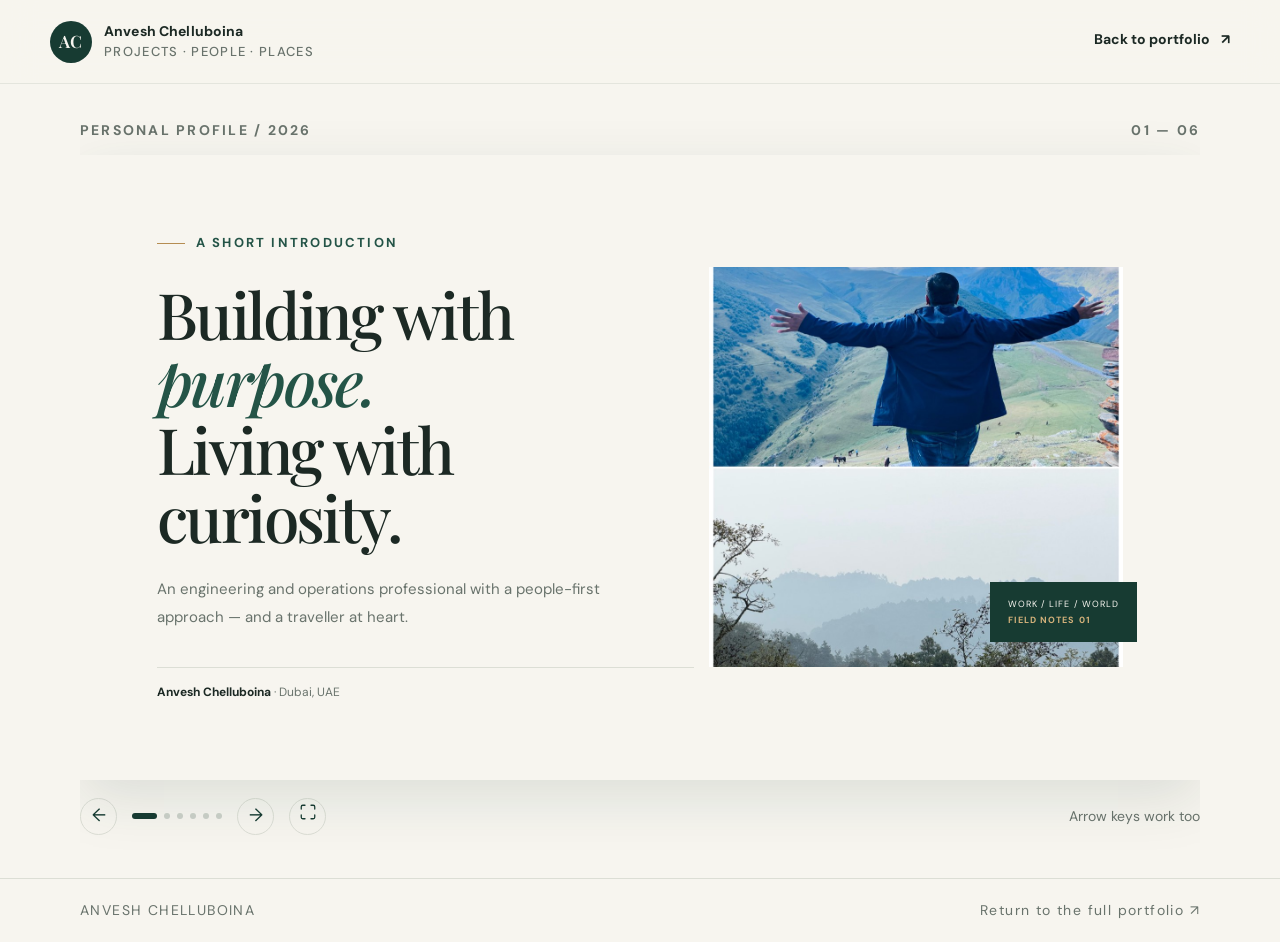
==== commit b67f26f6: "Improve portfolio usability and accessibility Co-authored-by: Copilot <223556219+Copilot@users.norep" ====
--- a/slides.html
+++ b/slides.html
@@ -11,17 +11,17 @@
 <body class="slides-page">
   <header class="site-header slides-header"><a class="brand" href="index.html"><span class="brand-mark">AC</span><span>Anvesh Chelluboina<small>Projects · People · Places</small></span></a><a class="text-link" href="index.html">Back to portfolio <span>↗</span></a></header>
   <main class="deck-shell">
-    <div class="deck-topline"><span>PERSONAL PROFILE / 2026</span><span id="slide-number">01 — 06</span></div>
+    <div class="deck-topline"><span>PERSONAL PROFILE / 2026</span><span id="slide-number" aria-live="polite" aria-atomic="true">01 — 06</span></div>
     <div class="slide-deck" id="slide-deck" tabindex="0" aria-label="Profile presentation. Use arrow keys to navigate.">
       <section class="profile-slide slide-cover is-current" data-slide="0" aria-hidden="false">
         <div class="slide-copy"><p class="eyebrow"><span class="eyebrow-line"></span> A short introduction</p><h1>Building with<br><em>purpose.</em><br>Living with curiosity.</h1><p class="slide-lead">An engineering and operations professional with a people-first approach — and a traveller at heart.</p><div class="slide-signature">Anvesh Chelluboina <span>· Dubai, UAE</span></div></div>
-        <div class="slide-cover-art"><img src="assets/photos/travel-39.jpg" alt="Mountain landscape from a travel journey"><div class="slide-art-note">WORK / LIFE / WORLD<br><b>FIELD NOTES 01</b></div></div>
+        <div class="slide-cover-art"><img src="assets/photos/travel-39.jpg" alt="Anvesh at a mountain viewpoint above a valley"><div class="slide-art-note">WORK / LIFE / WORLD<br><b>FIELD NOTES 01</b></div></div>
       </section>
-      <section class="profile-slide" data-slide="1" aria-hidden="true"><div class="slide-number-big">01</div><div class="slide-content"><p class="eyebrow">My background</p><h2>Experience that<br><em>keeps things moving.</em></h2><p class="slide-lead">My career has taken me through engineering, technical service and operations roles across India and the Gulf. I enjoy bringing people, priorities and practical solutions together.</p><div class="slide-stat-row"><div><b>12+</b><span>Years of experience</span></div><div><b>UAE</b><span>Current base</span></div><div><b>Ops</b><span>Delivery mindset</span></div></div></div></section>
-      <section class="profile-slide" data-slide="2" aria-hidden="true"><div class="slide-number-big">02</div><div class="slide-content"><p class="eyebrow">What I bring</p><h2>Clear thinking.<br><em>Consistent delivery.</em></h2><div class="slide-pill-grid"><div><span>01</span><b>Project coordination</b><small>People, timelines and follow-through</small></div><div><span>02</span><b>Engineering operations</b><small>Technical service and maintenance</small></div><div><span>03</span><b>Process improvement</b><small>Better ways of working</small></div><div><span>04</span><b>Stakeholder communication</b><small>Clarity, trust and teamwork</small></div></div></div></section>
-      <section class="profile-slide" data-slide="3" aria-hidden="true"><div class="slide-number-big">03</div><div class="slide-content"><p class="eyebrow">Learning journey</p><h2>Growing through<br><em>learning and practice.</em></h2><div class="education-card"><span class="education-mark">MSc</span><div><b>MSc Project Management</b><span>Arden University, United Kingdom</span><small>Merit</small></div></div><p class="slide-lead">I value learning that can be applied — from planning and leadership to communication, delivery and continuous improvement.</p></div></section>
-      <section class="profile-slide" data-slide="4" aria-hidden="true"><div class="slide-number-big">04</div><div class="slide-content"><p class="eyebrow">Beyond the desk</p><h2>The world is<br><em>my open notebook.</em></h2><p class="slide-lead">I love low-budget, independent travel: new streets, train stations, mountains, local culture and the people you meet along the way.</p><div class="slide-travel-strip"><img src="assets/photos/travel-12.jpg" alt="Eiffel Tower"><img src="assets/photos/travel-43.jpg" alt="A railway station"><img src="assets/photos/travel-25.jpg" alt="Mountain scenery"><img src="assets/photos/travel-37.jpg" alt="A cultural landmark"></div><div class="slide-stat-row"><div><b>24</b><span>Countries explored</span></div><div><b>Low</b><span>Budget, high curiosity</span></div></div></div></section>
-      <section class="profile-slide slide-end" data-slide="5" aria-hidden="true"><div class="slide-end-mark">AC</div><div class="slide-content"><p class="eyebrow">Keep in touch</p><h2>Good things start<br><em>with a conversation.</em></h2><p class="slide-lead">For professional connections, collaboration or a friendly exchange of ideas.</p><a class="button button-light" href="mailto:saianveshmech@gmail.com">saianveshmech@gmail.com ↗</a><div class="slide-contact-links"><a href="https://www.linkedin.com/in/anveshchelluboina/" target="_blank" rel="noreferrer">LinkedIn ↗</a><a href="index.html#journal">Browse travel photos ↗</a></div></div></section>
+      <section class="profile-slide" data-slide="1" aria-hidden="true" inert><div class="slide-number-big">01</div><div class="slide-content"><p class="eyebrow">My background</p><h2>Experience that<br><em>keeps things moving.</em></h2><p class="slide-lead">My career has taken me through engineering, technical service and operations roles across India and the Gulf. I enjoy bringing people, priorities and practical solutions together.</p><div class="slide-stat-row"><div><b>12+</b><span>Years of experience</span></div><div><b>UAE</b><span>Current base</span></div><div><b>Ops</b><span>Delivery mindset</span></div></div></div></section>
+      <section class="profile-slide" data-slide="2" aria-hidden="true" inert><div class="slide-number-big">02</div><div class="slide-content"><p class="eyebrow">What I bring</p><h2>Clear thinking.<br><em>Consistent delivery.</em></h2><div class="slide-pill-grid"><div><span>01</span><b>Project coordination</b><small>People, timelines and follow-through</small></div><div><span>02</span><b>Engineering operations</b><small>Technical service and maintenance</small></div><div><span>03</span><b>Process improvement</b><small>Better ways of working</small></div><div><span>04</span><b>Stakeholder communication</b><small>Clarity, trust and teamwork</small></div></div></div></section>
+      <section class="profile-slide" data-slide="3" aria-hidden="true" inert><div class="slide-number-big">03</div><div class="slide-content"><p class="eyebrow">Learning journey</p><h2>Growing through<br><em>learning and practice.</em></h2><div class="education-card"><span class="education-mark">MSc</span><div><b>MSc Project Management</b><span>Arden University, United Kingdom</span><small>Merit</small></div></div><p class="slide-lead">I value learning that can be applied — from planning and leadership to communication, delivery and continuous improvement.</p></div></section>
+      <section class="profile-slide" data-slide="4" aria-hidden="true" inert><div class="slide-number-big">04</div><div class="slide-content"><p class="eyebrow">Beyond the desk</p><h2>The world is<br><em>my open notebook.</em></h2><p class="slide-lead">I love low-budget, independent travel: new streets, train stations, mountains, local culture and the people you meet along the way.</p><div class="slide-travel-strip"><img src="assets/photos/travel-12.jpg" alt="The Eiffel Tower in Paris"><img src="assets/photos/travel-43.jpg" alt="Anvesh at a railway platform beside passenger trains"><img src="assets/photos/travel-25.jpg" alt="A snowy mountain peak above a forested valley"><img src="assets/photos/travel-37.jpg" alt="A gold statue and colourful temple steps among limestone cliffs"></div><div class="slide-stat-row"><div><b>24</b><span>Countries explored</span></div><div><b>Low</b><span>Budget, high curiosity</span></div></div></div></section>
+      <section class="profile-slide slide-end" data-slide="5" aria-hidden="true" inert><div class="slide-end-mark">AC</div><div class="slide-content"><p class="eyebrow">Keep in touch</p><h2>Good things start<br><em>with a conversation.</em></h2><p class="slide-lead">For professional connections, collaboration or a friendly exchange of ideas.</p><a class="button button-light" href="mailto:saianveshmech@gmail.com">saianveshmech@gmail.com ↗</a><div class="slide-contact-links"><a href="https://www.linkedin.com/in/anveshchelluboina/" target="_blank" rel="noreferrer">LinkedIn ↗</a><a href="index.html#journal">Browse travel photos ↗</a></div></div></section>
     </div>
     <div class="deck-controls"><button class="deck-arrow" id="prev-slide" type="button" aria-label="Previous slide">←</button><div class="deck-dots" id="deck-dots" aria-label="Choose slide"></div><button class="deck-arrow" id="next-slide" type="button" aria-label="Next slide">→</button><button class="deck-arrow" id="fullscreen-slide" type="button" aria-label="Enter fullscreen" aria-pressed="false"><svg viewBox="0 0 24 24" width="18" height="18" aria-hidden="true"><path d="M8 3H5a2 2 0 0 0-2 2v3m13-5h3a2 2 0 0 1 2 2v3M3 16v3a2 2 0 0 0 2 2h3m13-5v3a2 2 0 0 1-2 2h-3" fill="none" stroke="currentColor" stroke-width="1.7" stroke-linecap="round"/></svg></button><span class="deck-hint">Arrow keys work too</span></div>
   </main>
--- a/flapboard.css
+++ b/flapboard.css
@@ -20,6 +20,8 @@
 .booking-fallback:before{content:"";width:min(294px,76%);aspect-ratio:7/5;background:radial-gradient(circle closest-side,var(--sage) 58%,transparent 63%) 0 0/calc(100% / 7) 20%;-webkit-mask:linear-gradient(105deg,#000 40%,rgba(0,0,0,.3) 50%,#000 60%) 100% 0/300% 100%;mask:linear-gradient(105deg,#000 40%,rgba(0,0,0,.3) 50%,#000 60%) 100% 0/300% 100%;animation:shimmer 1.8s ease-in-out infinite}
 .contact-section .booking-fallback p{margin:0;color:var(--muted);font-size:13px}
 .booking.is-loaded .booking-fallback{opacity:0;visibility:hidden}
+.booking-direct{margin:12px 0 0;text-align:right;color:#d4b783;font-size:14px}
+.booking-direct a{text-decoration:underline;text-underline-offset:3px}
 .site-footer{display:flex;align-items:center;justify-content:space-between;gap:20px;padding:24px max(32px,calc((100vw - 1180px)/2));font-size:10px;color:var(--muted)}.footer-brand .brand-mark{width:35px;height:35px;font-size:14px}.footer-brand{font-size:11px}.footer-brand small{font-size:8px}.back-top{color:var(--green);font-weight:700}
 .lightbox{position:fixed;inset:0;z-index:100;background:rgba(10,19,15,.94);display:flex;align-items:center;justify-content:center;padding:50px 70px;opacity:0;visibility:hidden;transition:opacity .4s var(--ease),visibility 0s linear .4s}.lightbox.is-open{opacity:1;visibility:visible;transition:opacity .4s var(--ease),visibility 0s}.lightbox figure{margin:0;max-width:min(1000px,80vw);max-height:86vh;display:flex;flex-direction:column;align-items:center}.lightbox figure img{max-height:77vh;max-width:100%;object-fit:contain;box-shadow:0 20px 80px rgba(0,0,0,.25)}.lightbox figcaption{width:100%;display:flex;justify-content:space-between;gap:20px;color:#e8e8df;font-size:11px;padding-top:13px}.lightbox-close,.lightbox-nav{position:absolute;background:transparent;border:1px solid rgba(255,255,255,.4);color:white;border-radius:50%;width:42px;height:42px;cursor:pointer;font-size:22px;display:grid;place-items:center}.lightbox-close{top:22px;right:24px;font-size:28px}.lightbox-nav{top:50%;transform:translateY(-50%)}.lightbox-prev{left:20px}.lightbox-next{right:20px}.lightbox-close:hover,.lightbox-nav:hover{background:white;color:var(--green)}
 /* Profile slide deck */
@@ -112,47 +114,7 @@
 .contact-links a{display:inline-flex;align-items:center;gap:6px}.contact-links .social-icon{width:14px;height:14px;flex:none}
 .service-icon svg{width:21px;height:21px;fill:none;stroke:currentColor;stroke-width:1.35;stroke-linecap:round;stroke-linejoin:round}
 
-/* Larger headings improve readability across the portfolio. */
-h1{font-size:clamp(58px,7vw,92px)}
-.about-grid h2,.section-heading h2{font-size:clamp(42px,5vw,60px)}
-.journal-top h2{font-size:clamp(48px,6vw,70px)}
-.contact-section h2{font-size:clamp(50px,5.5vw,66px)}
-.service-card h3{font-size:28px}
-.slide-copy h1{font-size:clamp(50px,6vw,78px)}
-.slide-content h2{font-size:clamp(46px,5.7vw,70px)}
-@media(max-width:640px){
-  .hero h1{font-size:clamp(50px,14vw,76px)}
-  .about-grid h2,.section-heading h2{font-size:42px}
-  .journal-top h2{font-size:51px}
-  .contact-section h2{font-size:49px}
-  .slide-copy h1{font-size:51px}
-  .slide-content h2{font-size:42px}
-}
-
-/* Bring compact labels, captions and supporting links up to a readable size. */
-.brand{font-size:15px}
-.brand small,.footer-brand small{font-size:12px;letter-spacing:.07em}
-.main-nav{font-size:14px}
-.eyebrow,.section-label{font-size:12px;letter-spacing:.12em}
-.button,.text-link{font-size:14px}
-.hero-facts span,.ticker-track,.hero-stamp{font-size:12px}
-.hero-stamp span{font-size:11px}
-.mini-label,.card-index,.photo-count,.filter-chip,.gallery-bottom,.contact-links,.site-footer,.slides-footer,.deck-topline,.deck-hint{font-size:12px;letter-spacing:.06em}
-.credential-strip small,.service-card ul,.service-card p,.card-link,.journal-intro,.photo-card-caption,.slide-contact-links,.slide-lead,.slide-stat-row span,.slide-pill-grid small,.education-card span,.education-card small{font-size:12px}
-.photo-card-caption small{font-size:11px}
-.footer-brand{font-size:13px}
-@media(max-width:640px){
-  .brand{font-size:14px}
-  .brand small{font-size:11px}
-  .main-nav{font-size:14px}
-  .eyebrow,.section-label{font-size:11px}
-  .hero-facts span{font-size:11px}
-  .hero-note{font-size:13px}
-  .hero-stamp{font-size:11px}
-  .hero-stamp span{font-size:10px}
-  .filter-chip,.gallery-bottom,.site-footer{font-size:12px}
-  .photo-card-caption small{font-size:10px}
-}
+/* Shared contact details and icons */
 .portfolio-qr{display:flex;align-items:center;gap:16px;margin-top:24px;padding:12px;border:1px solid rgba(255,255,255,.2);transition:border-color .2s,transform .2s}.portfolio-qr:hover{border-color:#d4b783;transform:translateY(-2px)}.portfolio-qr img{width:92px;height:92px;background:#fff;padding:5px;image-rendering:pixelated}.portfolio-qr strong,.portfolio-qr small{display:block}.portfolio-qr strong{font-family:var(--serif);font-size:16px;font-weight:500}.portfolio-qr small{margin-top:4px;color:#c7d0c8;font-size:10px}
 .contact-whatsapp{display:inline-flex;align-items:center;gap:8px;margin-top:14px;color:#d4b783;font-size:12px}.contact-whatsapp:hover{text-decoration:underline}.contact-whatsapp .whatsapp-icon{width:16px;height:16px;fill:currentColor;flex:none}.contact-whatsapp span{transition:transform .2s}.contact-whatsapp:hover span{transform:translate(2px,-2px)}
 
@@ -238,3 +200,61 @@
 .deck-shell:fullscreen .slide-deck{flex:1;min-height:0}
 .deck-shell:fullscreen .profile-slide{height:100%;min-height:0}
 @media(prefers-reduced-motion:reduce){.deck-shell:fullscreen .profile-slide{transition:none}}
+
+/* Responsive typography tuned to the existing editorial layout. */
+:root{
+  --font-hero:clamp(4rem,5.2vw,4.75rem);
+  --font-section:clamp(2.5rem,3.4vw,3rem);
+  --font-card-title:clamp(1.375rem,1.8vw,1.75rem);
+  --font-subheading:clamp(1.125rem,1.4vw,1.375rem);
+  --font-body:clamp(1rem,1.1vw,1.125rem);
+  --brass-ink:#76572d
+}
+body{font-size:var(--font-body)}
+p{font-size:var(--font-body);line-height:1.75}
+.hero h1{max-width:none;font-size:var(--font-hero);line-height:.98;letter-spacing:0;text-wrap:balance}
+.hero h1 .line>*{white-space:nowrap}
+.about-grid h2,.section-heading h2,.journal-top h2,.contact-section h2,.experience-heading h2,.academic-grid h2,.reviews-heading h2{font-size:var(--font-section);line-height:1.08;letter-spacing:0;text-wrap:balance}
+.service-card h3{font-size:var(--font-card-title);line-height:1.2;letter-spacing:0}
+h4{font-size:var(--font-subheading);line-height:1.3}
+.hero-intro,.about-copy,.about-copy p,.section-heading>p,.service-card p,.academic-copy,.academic-copy p,.journal-intro,.journal-intro p,.reviews-heading>p,.contact-section p,.booking-head p,.booking-fallback p,.experience-copy{font-size:var(--font-body);line-height:1.75}
+.service-card ul,.credential-strip small,.slide-lead,.slide-contact-links,.slide-stat-row span,.slide-pill-grid small,.education-card span,.education-card small{font-size:15px}
+.brand,.main-nav,.button,.text-link,.card-link,.contact-links,.filter-chip,.gallery-bottom,.site-footer,.slides-footer,.deck-topline,.deck-hint{font-size:14px}
+.mini-label,.card-index,.eyebrow,.section-label,.photo-count{font-size:13px}
+.section-label span,.mini-label,.card-index{color:var(--brass-ink)}
+.service-featured .card-index{color:#d4b783}
+.filter-chip span{color:var(--brass-ink)}
+.brand small,.footer-brand small,.hero-facts span,.photo-card-caption,.photo-card-caption small,.hero-stamp,.hero-stamp span{font-size:13px}
+.contact-whatsapp{font-size:15px}
+.portfolio-qr strong{font-size:18px}
+.portfolio-qr small{font-size:13px}
+.review-card-head{font-size:14px}
+.review-card-head strong{font-size:20px}
+.review-card blockquote{font-size:16px;line-height:1.75}
+.review-privacy,.review-dialog form>label:not(.consent-label):not(.review-honeypot),.rating-field legend,.review-dialog input:not([type=radio]):not([type=checkbox]),.review-dialog select,.review-dialog textarea{font-size:16px}
+.review-dialog form>label>span,.review-dialog form>label>small,.rating-field legend small,.review-field-note,.consent-label,.review-form-status{font-size:14px}
+@media(max-width:1080px){
+  :root{--font-hero:clamp(2.375rem,5.5vw,4rem);--font-section:clamp(2.375rem,4.5vw,3rem)}
+}
+@media(max-width:760px){
+  .hero{grid-template-columns:1fr;gap:35px}
+  .hero-art{justify-self:center}
+}
+@media(max-width:640px){
+  :root{--font-hero:clamp(2.25rem,9vw,3.5rem);--font-section:clamp(2.25rem,7vw,2.5rem);--font-card-title:clamp(1.375rem,5.5vw,1.5rem);--font-subheading:1.125rem;--font-body:1rem}
+  .hero h1{line-height:1.02}
+  .hero-facts span{font-size:12px}
+  .filter-chip,.gallery-bottom,.site-footer{font-size:13px}
+  .review-card-head{font-size:13px}
+  .review-card blockquote{font-size:15px}
+}
+.slide-copy h1{font-size:clamp(3.125rem,5vw,4.875rem)}
+.slide-content h2{font-size:clamp(2.875rem,4.5vw,3.75rem)}
+.filter-chip{min-height:44px}
+.lightbox-nav{width:44px;height:44px}
+.icon-button{width:44px;height:44px}
+@media(max-width:640px){
+  .slide-copy h1{font-size:clamp(2.75rem,8vw,3.2rem)}
+  .slide-content h2{font-size:clamp(2.375rem,7vw,2.75rem)}
+  .lightbox-nav{width:44px;height:44px}
+}
